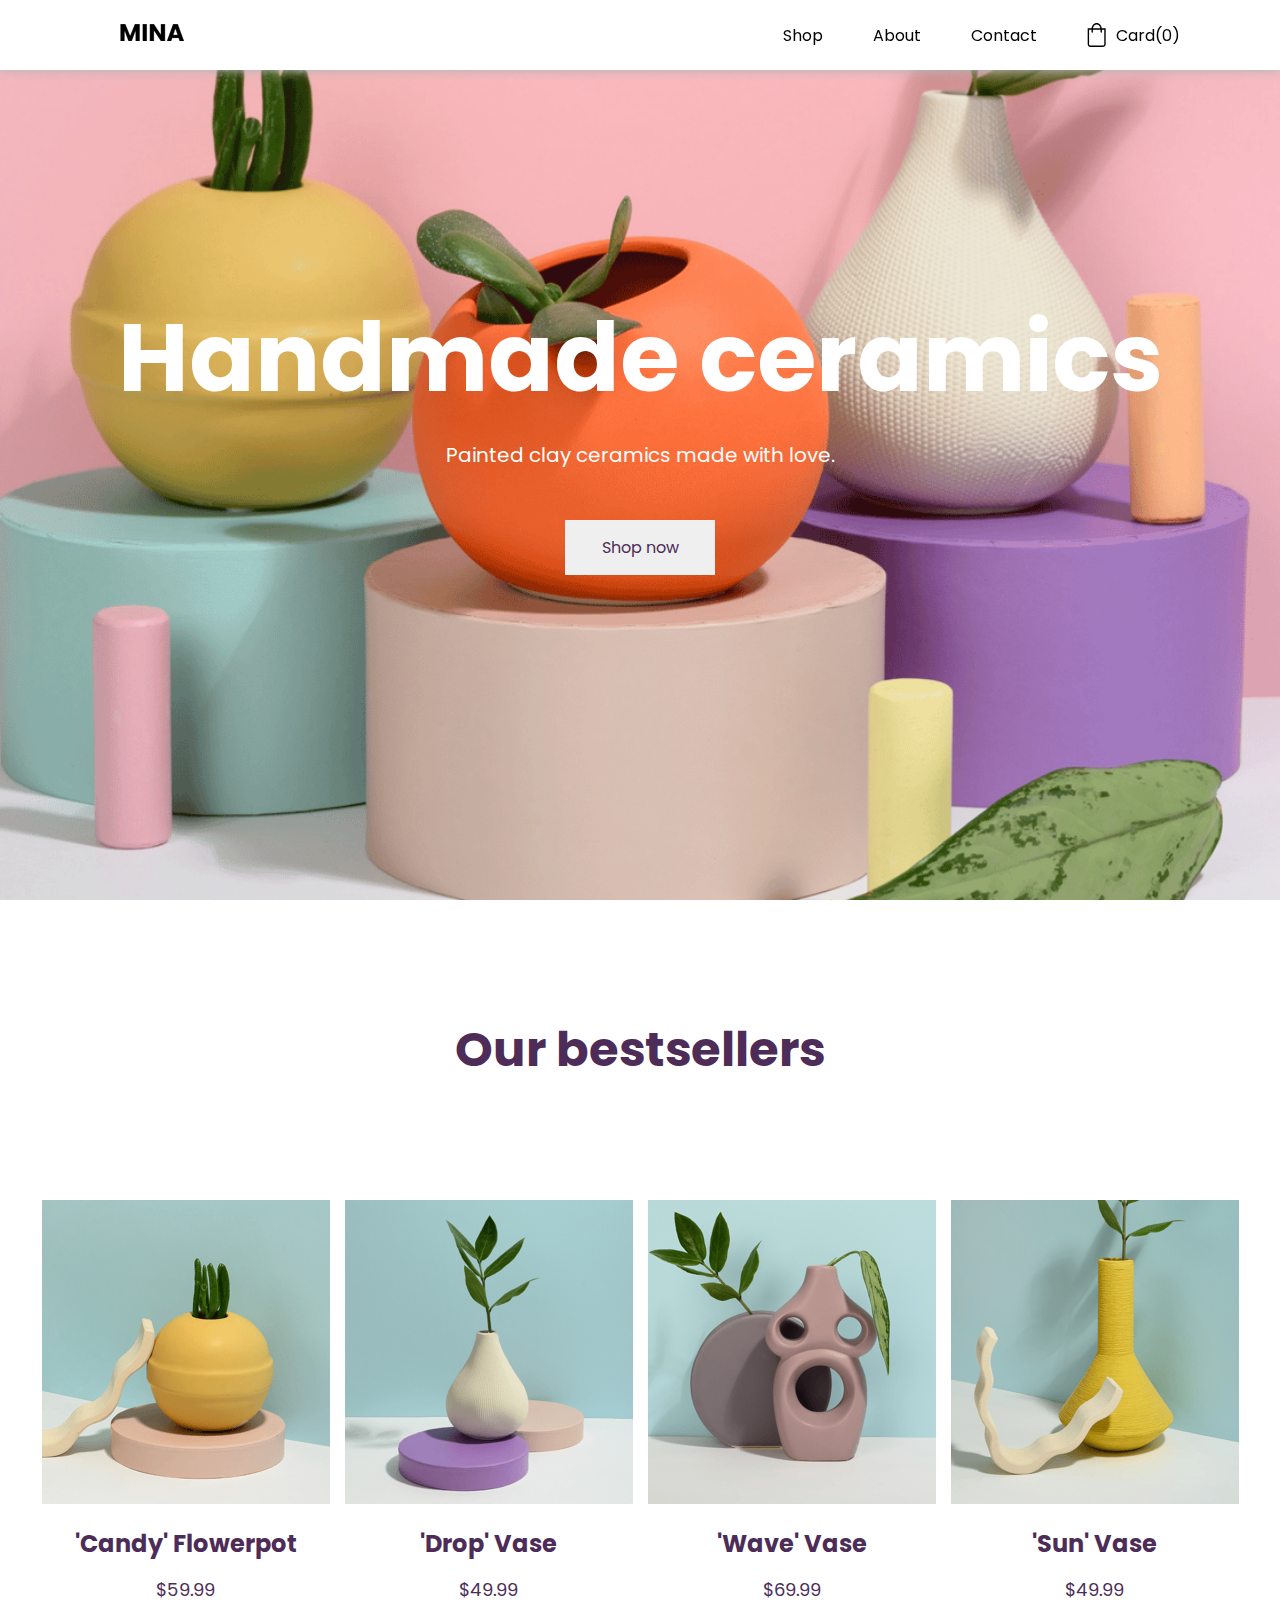
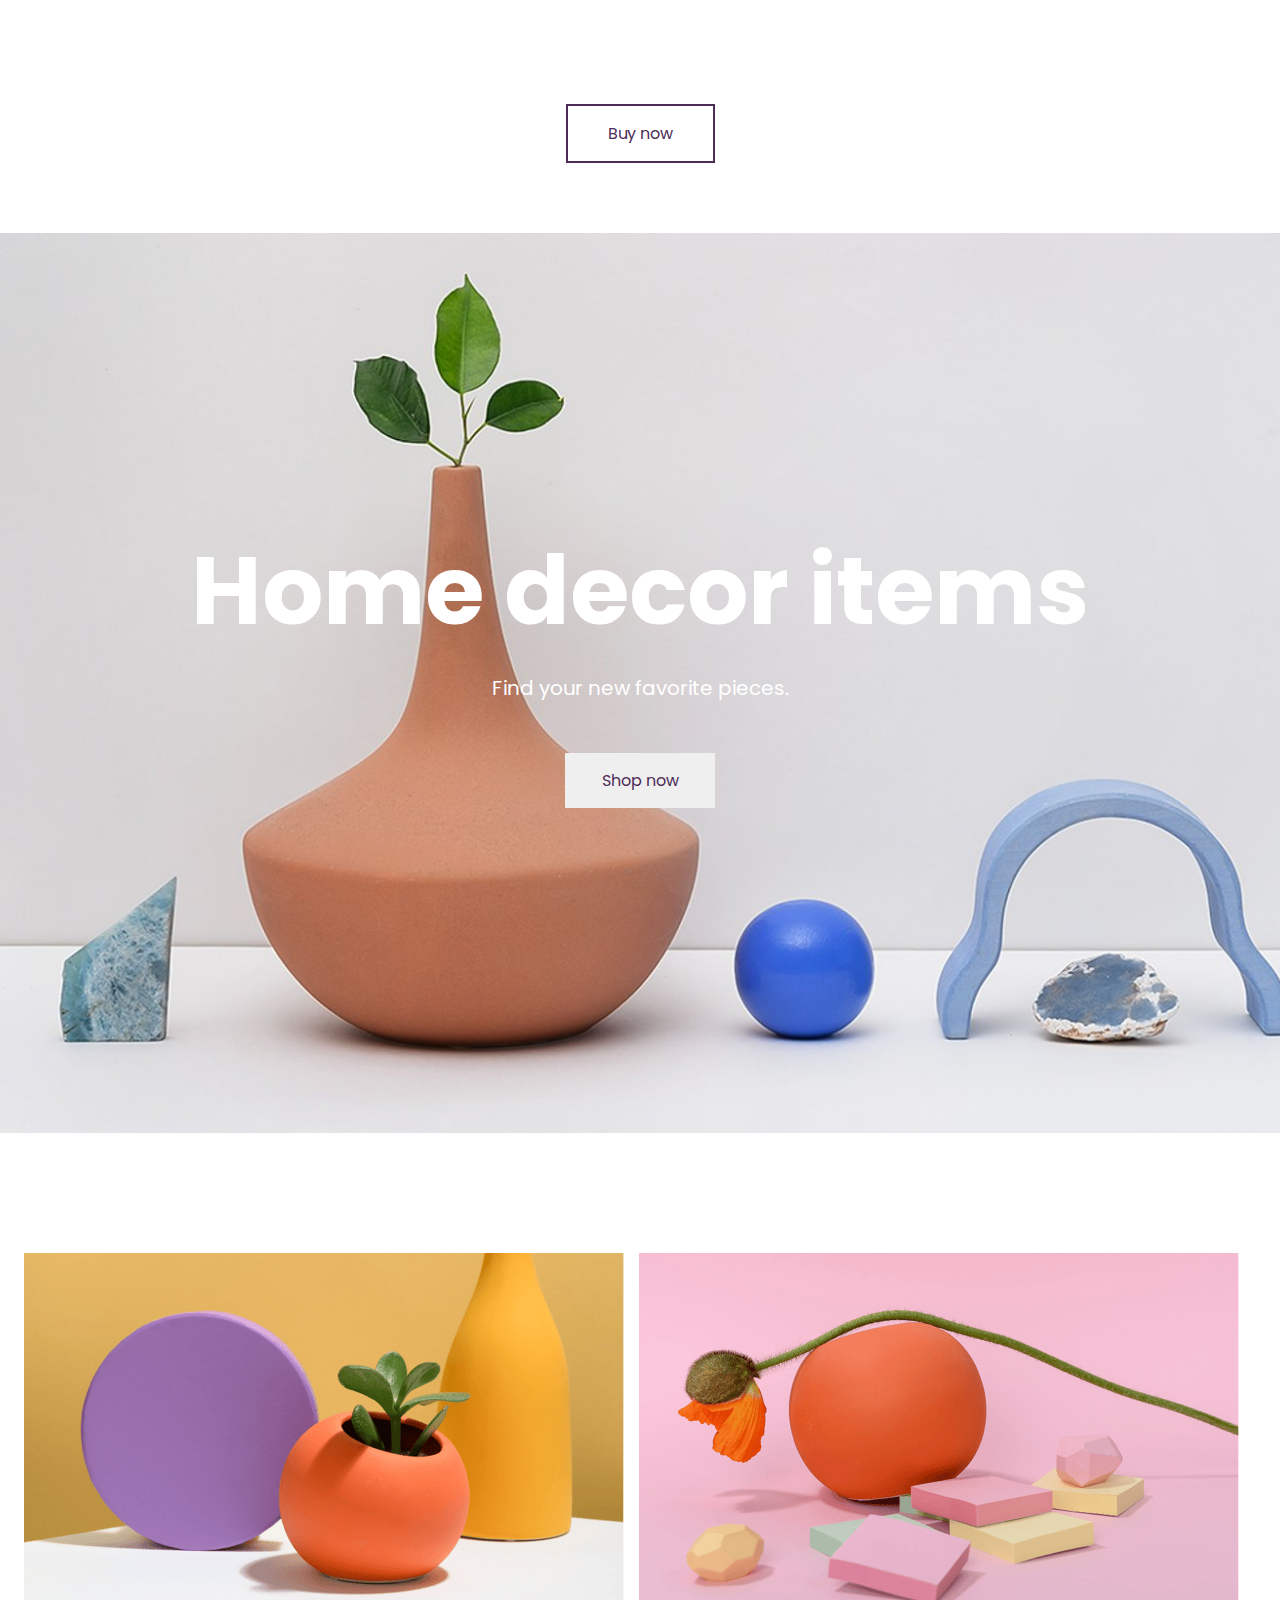
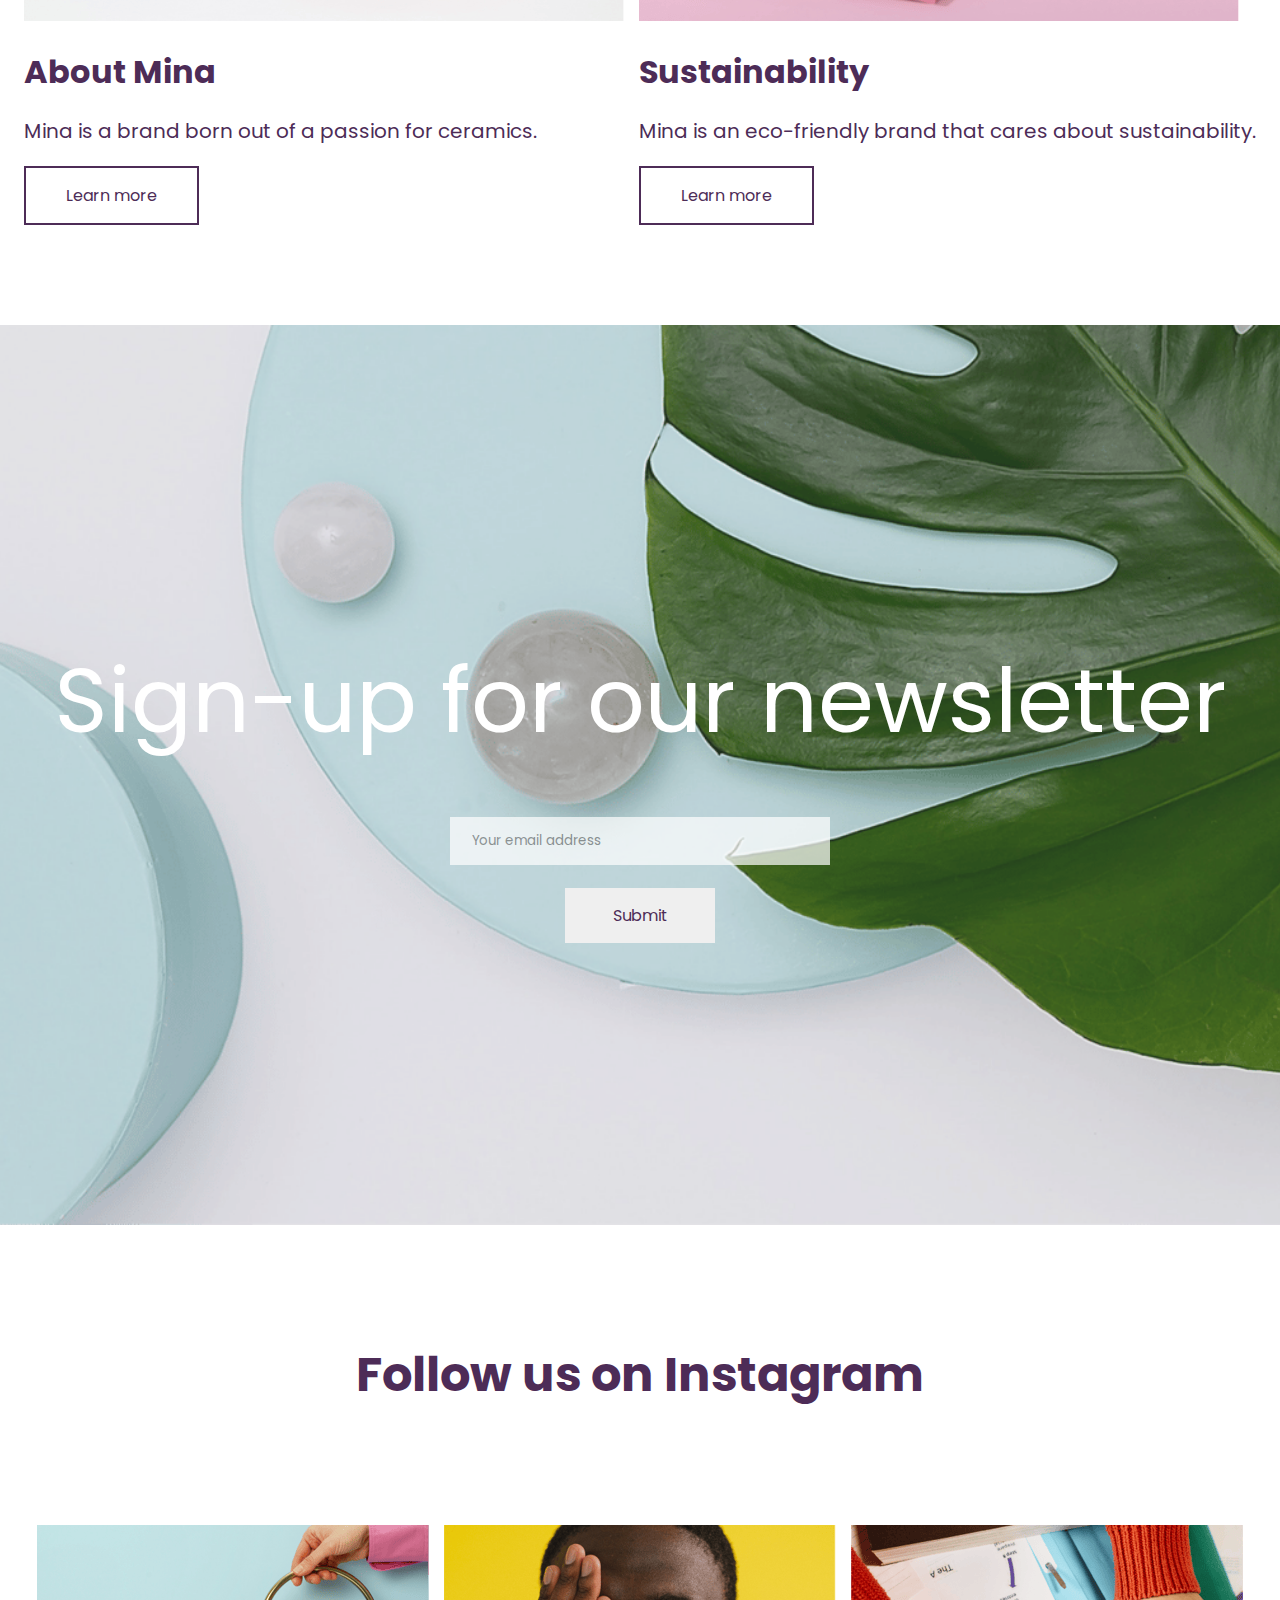
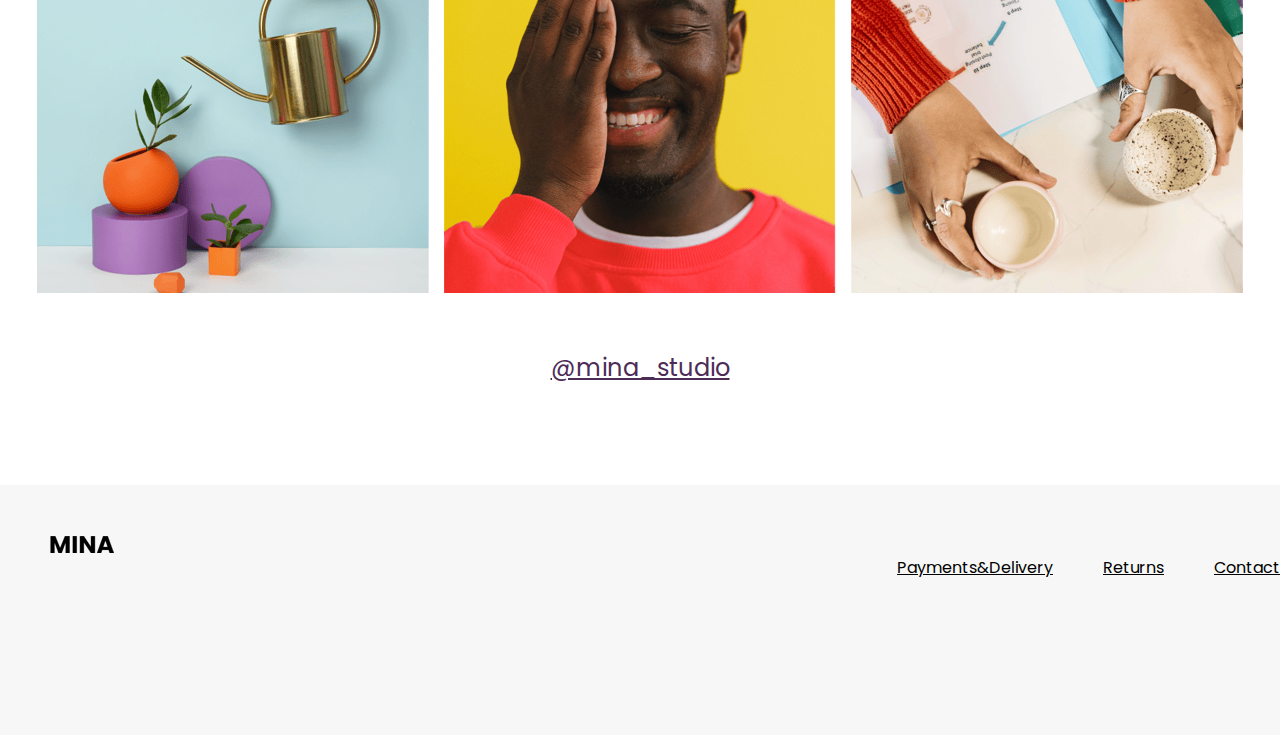
==== index.html @ 4e232a78 "first commit" ====
<!DOCTYPE html>
<html lang="en">

<head>
    <meta charset="UTF-8">
    <meta http-equiv="X-UA-Compatible" content="IE=edge">
    <meta name="viewport" content="width=device-width, initial-scale=1.0">
    <title>Document</title>
    <link rel="stylesheet" href="./assets/css/main.css">
    <link rel="stylesheet" href="https://cdnjs.cloudflare.com/ajax/libs/font-awesome/6.2.1/css/all.min.css"
        integrity="sha512-MV7K8+y+gLIBoVD59lQIYicR65iaqukzvf/nwasF0nqhPay5w/9lJmVM2hMDcnK1OnMGCdVK+iQrJ7lzPJQd1w=="
        crossorigin="anonymous" referrerpolicy="no-referrer" />
    <link rel="preconnect" href="https://fonts.googleapis.com">
    <link rel="preconnect" href="https://fonts.gstatic.com" crossorigin>
    <link href="https://fonts.googleapis.com/css2?family=Poppins:wght@200;300;400&display=swap" rel="stylesheet">
</head>



<body>

    <!-- NAVBAR START -->
    <nav>
        <div class="nav_container">
            <div class="logo_bar">
                <a href="">
                    <div class="hamburger_menu"><i class="fa-solid fa-bars"></i></div>
                </a>
                <a href="">
                    <div class="nav_logo"><img class="mina" src="./assets/imgs/MINA-logo.png" alt=""></div>
                </a>
            </div>

            <div class="menu_container">
                <ul class="menu">
                    <div class="first_menu">
                        <a href="">
                            <li>Shop</li>
                        </a>
                        <a href="">
                            <li>About <i class="fa-solid fa-caret-down"></i></li>
                        </a>
                        <a href="">
                            <li>Contact</li>
                        </a>
                    </div>

                    <a href="">
                        <div class="card"> <svg width="19" height="24" viewBox="0 0 19 24" fill="none"
                                xmlns="http://www.w3.org/2000/svg" class="block-header-cart__icon" data-v-2e952452="">
                                <path fill-rule="evenodd" clip-rule="evenodd" d="M5.94636 5.35922C6.29451 3.00506 7.9363 1.39824 9.67973
1.39824C11.4232 1.39824 13.0649 3.00506
13.4131 5.35922H5.94636ZM4.53847 5.35922C4.90317 2.43147
6.95866 0.000183105 9.67973 0.000183105C12.4008
0.000183105 14.4563 2.43147 14.821 5.35922H17.2816H18.6797V6.75728V21.2039C18.6797
22.7481 17.4278 24 15.8836
24H3.4758C1.93155 24 0.679688 22.7481 0.679688
21.2039V6.75728V5.35922H2.07775H4.53847ZM2.07775 6.75728H4.52596V9.08752C4.52596
9.47359 4.83893 9.78655 5.22499 9.78655C5.61105 9.78655 5.92402 9.47359
5.92402 9.08752V6.75728H13.5259V9.08752C13.5259 9.47359
13.8389 9.78655 14.2249 9.78655C14.611 9.78655 14.9239
9.47359 14.9239 9.08752V6.75728H17.2816V21.2039C17.2816 21.976 16.6557 22.6019
15.8836 22.6019H3.4758C2.70368 22.6019 2.07775 21.976 2.07775 21.2039V6.75728Z" fill="currentColor" data-v-2e952452="">
                                </path>
                            </svg>
                            <li class="cart"> Card(0)</li>
                        </div>
                    </a>
                </ul>
            </div>
        </div>
    </nav>
    <!-- NAVBAR END -->



    <!-- SECTION 1 START -->
    <section class="handmade">
        <div class="home_container">
            <div>
                <h1>Handmade ceramics</h1>
                <p>Painted clay ceramics made with love.</p>
                <button class="btn_head">
                    Shop now
                </button>
            </div>


    </section>
    <!-- SECTION 1 END -->


    <!-- SECTION 2 START -->
    <section class="bestsellers">

        <div class="bestseller_container"><span>Our bestsellers</span></div>

        <div class="bestseller_card">
            <div class="card_1">
                <img src="./assets/imgs/max_candy.png" alt="">
                <div class="bestsellers_cards_text">
                    <h3>'Candy' Flowerpot</h3>
                    <p>$59.99</p>
                </div>
            </div>

            <div class="card_2">
                <img src="./assets/imgs/dropvase_max.png" alt="">
                <div class="bestsellers_cards_text">
                    <h3>'Drop' Vase</h3>
                    <p>$49.99</p>
                </div>
            </div>

            <div class="card_3">
                <img src="./assets/imgs/wav_max.png" alt="">
                <div class="bestsellers_cards_text">
                    <h3>'Wave' Vase</h3>
                    <p>$69.99</p>
                </div>
            </div>

            <div class="card_4">
                <img src="./assets/imgs/sun_max.png" alt="">
                <div class="bestsellers_cards_text">
                    <h3>'Sun' Vase</h3>
                    <p>$49.99</p>
                </div>
            </div>
        </div>
        <div class="buy_btn"><button>Buy now</button></div>

    </section>
    <!-- SECTION 2 END -->



    <!-- SECTION 3 START -->

    <section class="homeDecor">
        <div class="homeDecorItems">
            <div>
                <h2>Home decor items</h2>
                <p>Find your new favorite pieces.</p>
                <button class="btn_sec3">
                    Shop now
                </button>
            </div>
    </section>
    <!-- SECTION 3 END -->


    <!-- SECTION 4 START -->
    <section class="learnMore">
        <div class="learnMoreCard">
            <div class="card1">
                <img src="./assets/imgs/sec4maxMINA.png" alt="">
                <div class="learnMoreCardText">
                    <h3>About Mina</h3>
                    <p>Mina is a brand born out of a passion for ceramics.</p>
                    <button class="learnMoreBTN">Learn more</button>
                </div>
            </div>

            <div class="card2">
                <img src="./assets/imgs/sec4maxSUST.png" alt="">
                <div class="learnMoreCardText">
                    <h3>Sustainability</h3>
                    <p>Mina is an eco-friendly brand that cares about sustainability.</p>
                    <button class="learnMoreBTN">Learn more</button>
                </div>
            </div>
        </div>

    </section>
    <!-- SECTION 4 END -->



    <!-- SECTION 5 START -->
    <section class="signUp">
        <div class="signUpContainer">
            <div class="row">
                <h2>Sign-up for our newsletter</h2>
                <input type="text" class="email" placeholder="Your email address">
                <button class="submit">Submit</button>
            </div>
    </section>
    <!-- SECTION 5 END -->

    <!-- SECTION 6 START -->
    <section class="followUs">

        <div class="followUsContainer"><span>Follow us on Instagram</span></div>

        <div class="followUsCard">
            <div class="c1">
                <img src="./assets/imgs/sec6-1.png" alt="">
            </div>

            <div class="c2">
                <img src="./assets/imgs/sec6-2.png" alt="">
            </div>

            <div class="c3">
                <img src="./assets/imgs/sec6-3.png" alt="">
            </div>


        </div>
        <div class="instagramLink"><a href="">@mina_studio</a></div>

    </section>
    <!-- SECTION 6 END -->

    <!-- FOOTER START -->
    <footer>
        <div class="footerContainer">

            <div class="up">
                <div class="nav_logo"><img class="mina" src="./assets/imgs/MINA-logo.png" alt=""></div>
                <div class="socialICON">
                    <a href=""><i class="fa-brands fa-twitter"></i></a>
                    <a href=""><i class="fa-brands fa-facebook"></i></a>
                    <a href=""><i class="fa-brands fa-instagram"></i></a>
                </div>
                
            </div>
            <div class="footerLink">
                <ul>
                    <a href="">
                        <li>Payments&Delivery</li>
                    </a>
                    <a href="">
                        <li>Returns</li>
                    </a>
                    <a href="">
                        <li>Contact</li>
                    </a>
                </ul>
            </div>
            
        </div>

    </footer>
    <!-- FOOTER END -->

</body>

</html>
---- assets/css/main.css ----
* {
  box-sizing: border-box;
  margin: 0;
  padding: 0;
}

ul, ol, a {
  text-decoration: none;
  list-style: none;
  color: inherit;
}

* {
  font-family: "Poppins", sans-serif;
}

nav {
  width: 100%;
  height: 70px;
  background-color: rgb(255, 255, 255);
  display: flex;
  align-items: center;
  justify-content: center;
  position: fixed;
  z-index: 1;
  box-shadow: rgb(182, 182, 182) 0px 1px 10px;
}
nav .nav_container {
  padding: 50px;
  display: flex;
  max-width: 1200px;
  width: 100%;
  justify-content: space-between;
}
nav .nav_container .logo_bar {
  display: flex;
  align-items: center;
}
nav .nav_container .logo_bar .mina {
  padding-left: 30px;
}
nav .nav_container .menu {
  display: flex;
}
nav .nav_container .first_menu {
  gap: 50px;
  display: flex;
  align-items: center;
}
nav ul {
  display: flex;
  gap: 50px;
  justify-content: space-between;
}
nav ul a:hover {
  text-decoration: underline;
}
nav ul li {
  font-weight: 400;
  font-style: normal;
}
nav ul li i {
  transition: transform 0.2s ease-in-out;
}
nav ul li i:hover {
  transform: rotate(180deg);
}
nav .hamburger_menu {
  display: none;
}

.card {
  display: flex;
  justify-content: center;
  align-items: center;
}
.card .cart {
  padding: 10px;
}

@media screen and (max-width: 767px) {
  nav {
    align-items: center;
  }
  nav .hamburger_menu {
    padding: 10px;
    display: block;
    align-items: center;
  }
  nav .nav_container {
    align-items: center;
  }
  nav .nav_container .menu_container .menu .first_menu {
    display: none;
  }
}
footer {
  width: 100%;
  height: 250px;
  background-color: #F6F7F6;
  display: flex;
  align-items: flex-start;
}
footer .footerContainer {
  max-width: 1300px;
  width: 100%;
  display: flex;
}
footer .footerContainer .up {
  padding: 50px;
  display: flex;
  max-width: 1200px;
  width: 100%;
  flex-direction: column;
}
footer .footerContainer .up .socialICON {
  padding: 20px;
  display: flex;
  gap: 20px;
}
footer .footerContainer .footerLink {
  display: flex;
}
footer .footerContainer .footerLink ul {
  align-items: center;
  display: flex;
  gap: 50px;
  justify-content: space-between;
  text-decoration: underline;
}
footer .footerContainer .footerLink ul li {
  font-weight: 400;
  font-style: normal;
}

button {
  cursor: pointer;
}

.handmade {
  background-image: url("../imgs/home-bg-first.png");
  background-repeat: no-repeat;
  background-position: center;
  display: flex;
  height: 100vh;
  justify-content: center;
  align-items: center;
  flex-direction: column;
  background-size: cover;
}
.handmade .home_container {
  color: white;
  text-align: center;
  display: flex;
  flex-direction: column;
}
.handmade .home_container h1 {
  font-size: 96px;
}
.handmade .home_container p {
  font-size: 20px;
  padding: 10px;
}
.handmade .home_container .btn_head {
  color: #4d2c57;
  height: 55px;
  width: 150px;
  font-size: 16px;
  border-color: transparent;
  margin: 40px;
}
.handmade .home_container .btn_head:hover {
  background-color: rgb(222, 222, 222);
}

.bestsellers {
  display: flex;
  flex-direction: column;
  justify-content: center;
  align-items: center;
}
.bestsellers span {
  font-weight: bold;
  width: 100%;
  height: 300px;
  display: flex;
  justify-content: center;
  align-items: center;
  font-size: 48px;
  color: #4d2c57;
}
.bestsellers .bestseller_card {
  display: flex;
  flex-direction: row;
  min-width: 70%;
  justify-content: space-around;
  gap: 15px;
}
.bestsellers .bestseller_card .bestsellers_cards_text {
  padding: 15px;
  display: flex;
  flex-direction: column;
  justify-content: center;
  align-items: center;
  color: #4d2c57;
}
.bestsellers .bestseller_card .bestsellers_cards_text h3 {
  font-size: 24px;
}
.bestsellers .bestseller_card .bestsellers_cards_text p {
  font-size: 18px;
  padding: 15px;
}
.bestsellers .buy_btn {
  width: 100%;
  height: 200px;
  display: flex;
  flex-direction: column;
  justify-content: center;
  align-items: center;
}
.bestsellers .buy_btn button {
  padding: 15px 40px;
  border: 2px #4d2c57 solid;
  background-color: transparent;
  color: #4d2c57;
  font-size: 16px;
}
.bestsellers .buy_btn button:hover {
  background-color: #4d2c57;
  color: white;
}

.homeDecor {
  background-image: url("../imgs/SECTION3.jpg");
  background-repeat: no-repeat;
  background-position: center;
  display: flex;
  height: 100vh;
  justify-content: center;
  align-items: center;
  flex-direction: column;
  background-size: cover;
  margin-bottom: 100px;
}
.homeDecor .homeDecorItems {
  color: white;
  text-align: center;
  display: flex;
  flex-direction: column;
}
.homeDecor .homeDecorItems h2 {
  font-size: 96px;
}
.homeDecor .homeDecorItems p {
  font-size: 20px;
  padding: 10px;
}
.homeDecor .homeDecorItems .btn_sec3 {
  color: #4d2c57;
  height: 55px;
  width: 150px;
  font-size: 16px;
  border-color: transparent;
  margin: 40px;
}
.homeDecor .homeDecorItems .btn_sec3:hover {
  background-color: rgb(222, 222, 222);
}

.learnMore {
  display: flex;
  flex-direction: column;
  justify-content: center;
  align-items: center;
}
.learnMore .learnMoreCard {
  display: flex;
  flex-direction: row;
  min-width: 70%;
  justify-content: space-around;
  gap: 15px;
  margin-top: 20px;
}
.learnMore .learnMoreCard .learnMoreCardText {
  flex-direction: column;
  justify-content: center;
  align-items: center;
  color: #4d2c57;
  margin-top: 20px;
}
.learnMore .learnMoreCard .learnMoreCardText h3 {
  font-size: 32px;
  margin-top: 20px;
}
.learnMore .learnMoreCard .learnMoreCardText p {
  font-size: 20px;
  margin-top: 20px;
}
.learnMore .learnMoreBTN {
  padding: 15px 40px;
  border: 2px #4d2c57 solid;
  background-color: transparent;
  color: #4d2c57;
  font-size: 16px;
  margin-top: 20px;
}
.learnMore .learnMoreBTN:hover {
  background-color: #4d2c57;
  color: white;
}

.signUp {
  background-image: url("../imgs/sec5.png");
  background-repeat: no-repeat;
  background-position: center;
  display: flex;
  height: 100vh;
  justify-content: center;
  align-items: center;
  flex-direction: column;
  background-size: cover;
  margin-top: 100px;
}
.signUp .signUpContainer {
  color: white;
  text-align: center;
}
.signUp .signUpContainer .row {
  display: flex;
  flex-direction: column;
  justify-content: center;
  align-items: center;
}
.signUp .signUpContainer h2 {
  font-size: 90px;
  font-weight: normal;
  padding: 40px;
}
.signUp .signUpContainer .email {
  width: 380px;
  padding: 12px 20px;
  margin: 8px 0;
  display: inline-block;
  box-sizing: border-box;
  border-color: transparent;
  opacity: 0.7;
}
.signUp .signUpContainer .submit {
  color: #4d2c57;
  height: 55px;
  width: 150px;
  font-size: 16px;
  border-color: transparent;
  margin: 15px;
}
.signUp .signUpContainer .submit:hover {
  background-color: rgb(222, 222, 222);
}

.followUs {
  display: flex;
  flex-direction: column;
  justify-content: center;
  align-items: center;
}
.followUs span {
  font-weight: bold;
  width: 100%;
  height: 300px;
  display: flex;
  justify-content: center;
  align-items: center;
  font-size: 48px;
  color: #4d2c57;
}
.followUs .followUsCard {
  display: flex;
  flex-direction: row;
  min-width: 70%;
  justify-content: space-around;
  gap: 15px;
}
.followUs a {
  display: flex;
  padding: 50px;
  margin-bottom: 50px;
  color: #4d2c57;
  font-size: 24px;
  text-decoration: underline;
}

nav {
  width: 100%;
  height: 70px;
  background-color: rgb(255, 255, 255);
  display: flex;
  align-items: center;
  justify-content: center;
  position: fixed;
  z-index: 1;
  box-shadow: rgb(182, 182, 182) 0px 1px 10px;
}
nav .nav_container {
  padding: 50px;
  display: flex;
  max-width: 1200px;
  width: 100%;
  justify-content: space-between;
}
nav .nav_container .logo_bar {
  display: flex;
  align-items: center;
}
nav .nav_container .logo_bar .mina {
  padding-left: 30px;
}
nav .nav_container .menu {
  display: flex;
}
nav .nav_container .first_menu {
  gap: 50px;
  display: flex;
  align-items: center;
}
nav ul {
  display: flex;
  gap: 50px;
  justify-content: space-between;
}
nav ul a:hover {
  text-decoration: underline;
}
nav ul li {
  font-weight: 400;
  font-style: normal;
}
nav ul li i {
  transition: transform 0.2s ease-in-out;
}
nav ul li i:hover {
  transform: rotate(180deg);
}
nav .hamburger_menu {
  display: none;
}

.card {
  display: flex;
  justify-content: center;
  align-items: center;
}
.card .cart {
  padding: 10px;
}

@media screen and (max-width: 767px) {
  nav {
    align-items: center;
  }
  nav .hamburger_menu {
    padding: 10px;
    display: block;
    align-items: center;
  }
  nav .nav_container {
    align-items: center;
  }
  nav .nav_container .menu_container .menu .first_menu {
    display: none;
  }
}/*# sourceMappingURL=main.css.map */
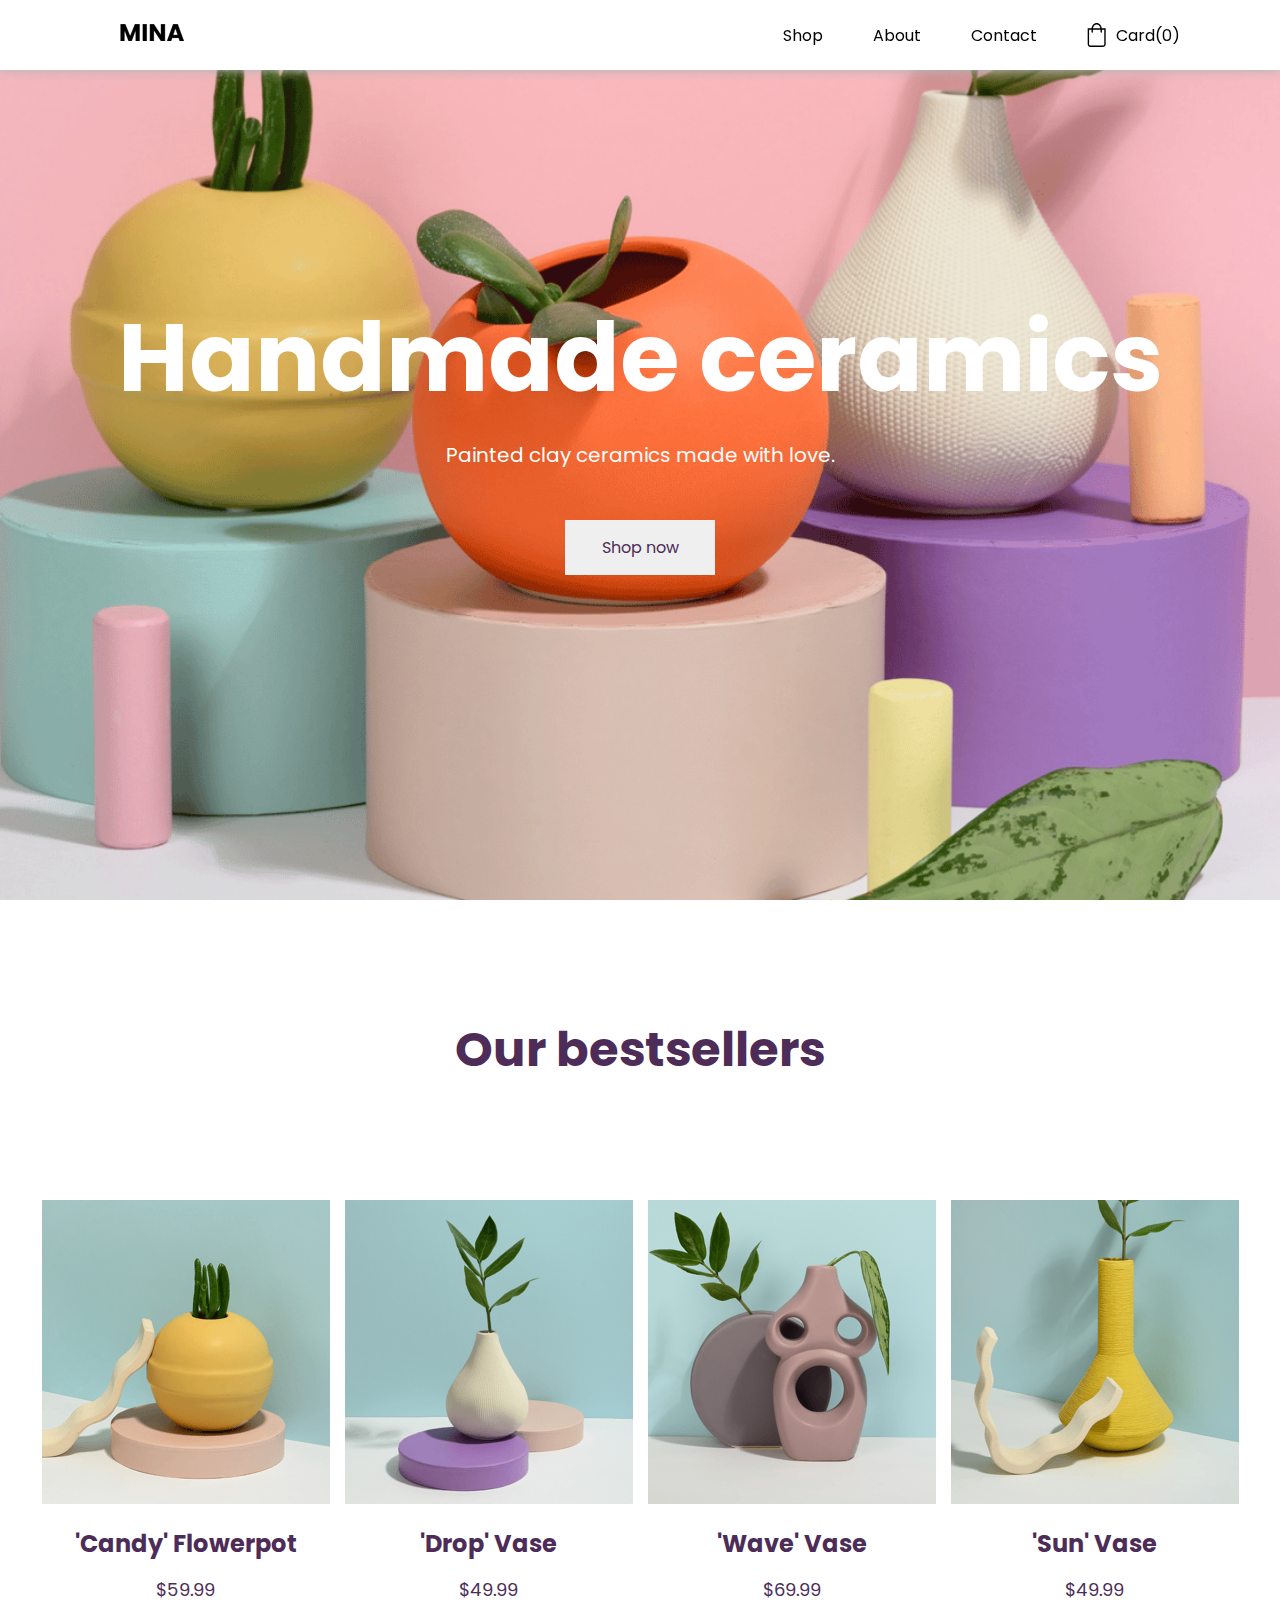
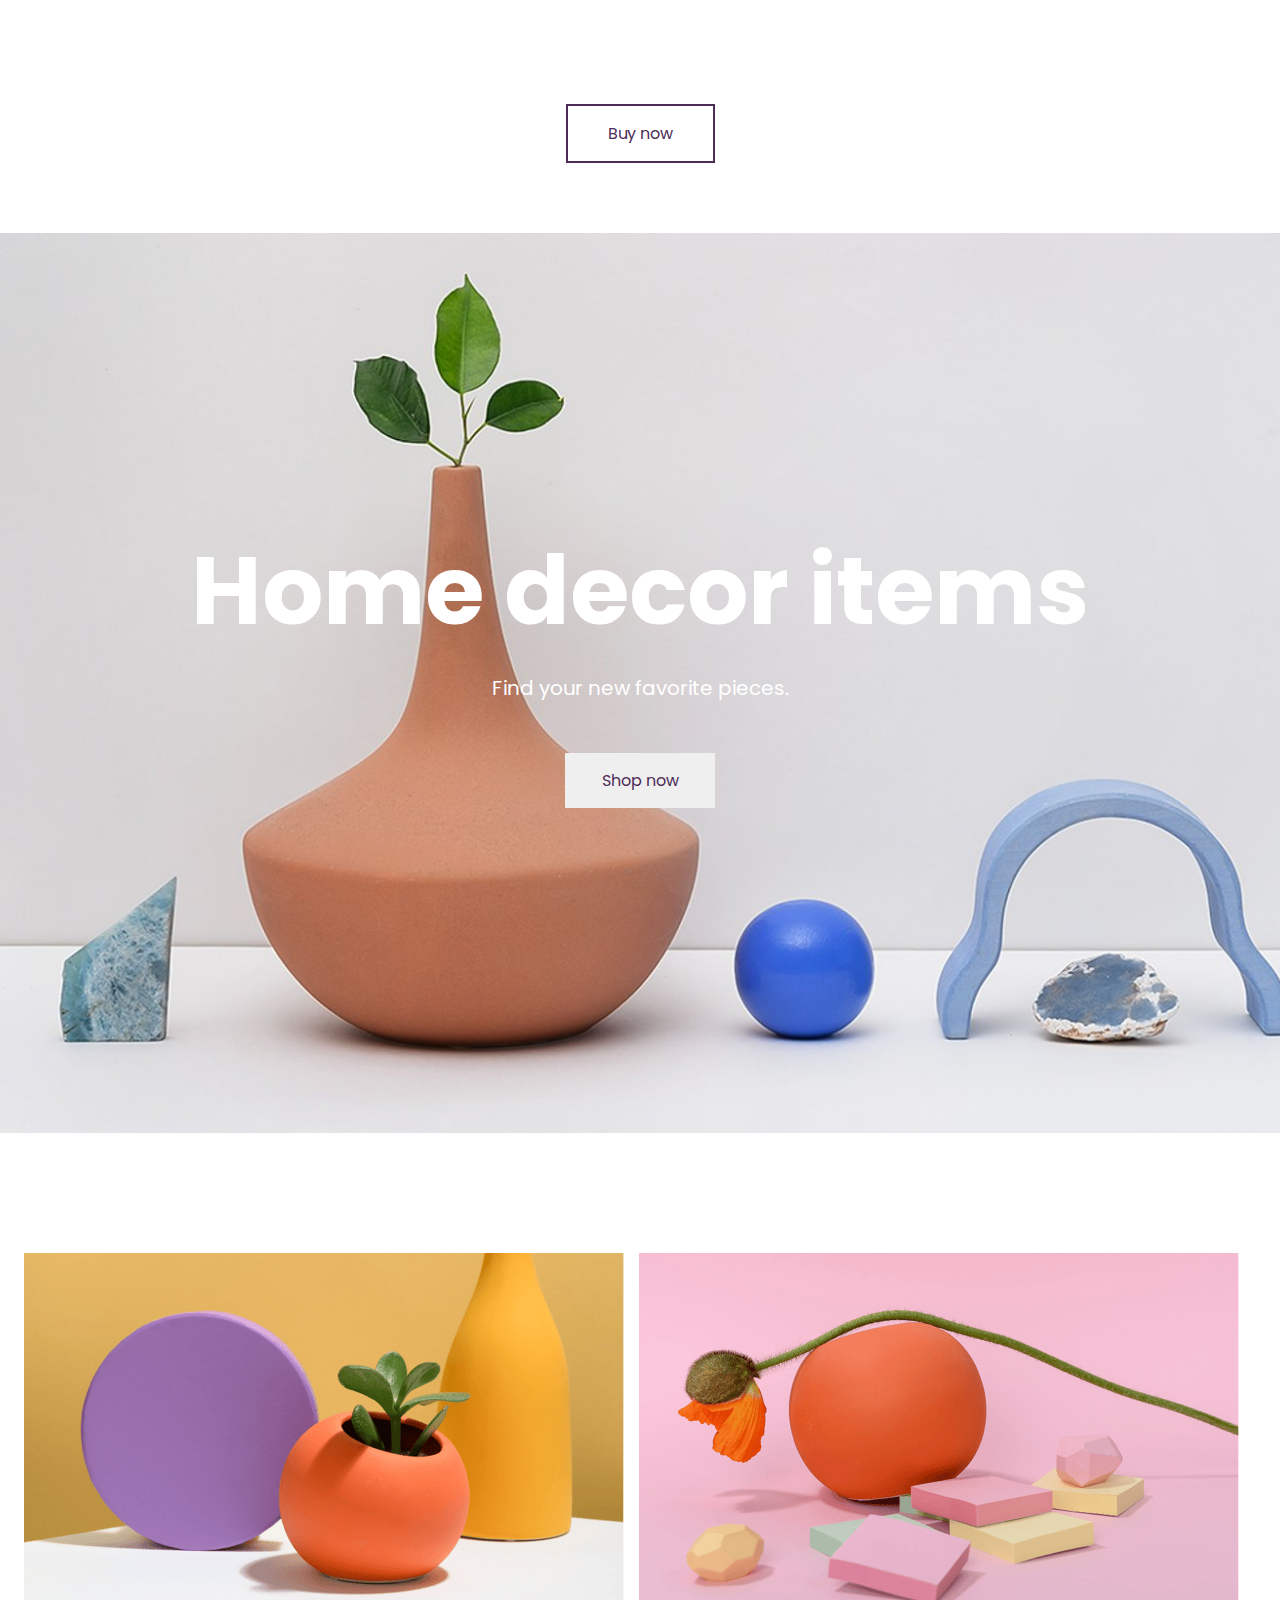
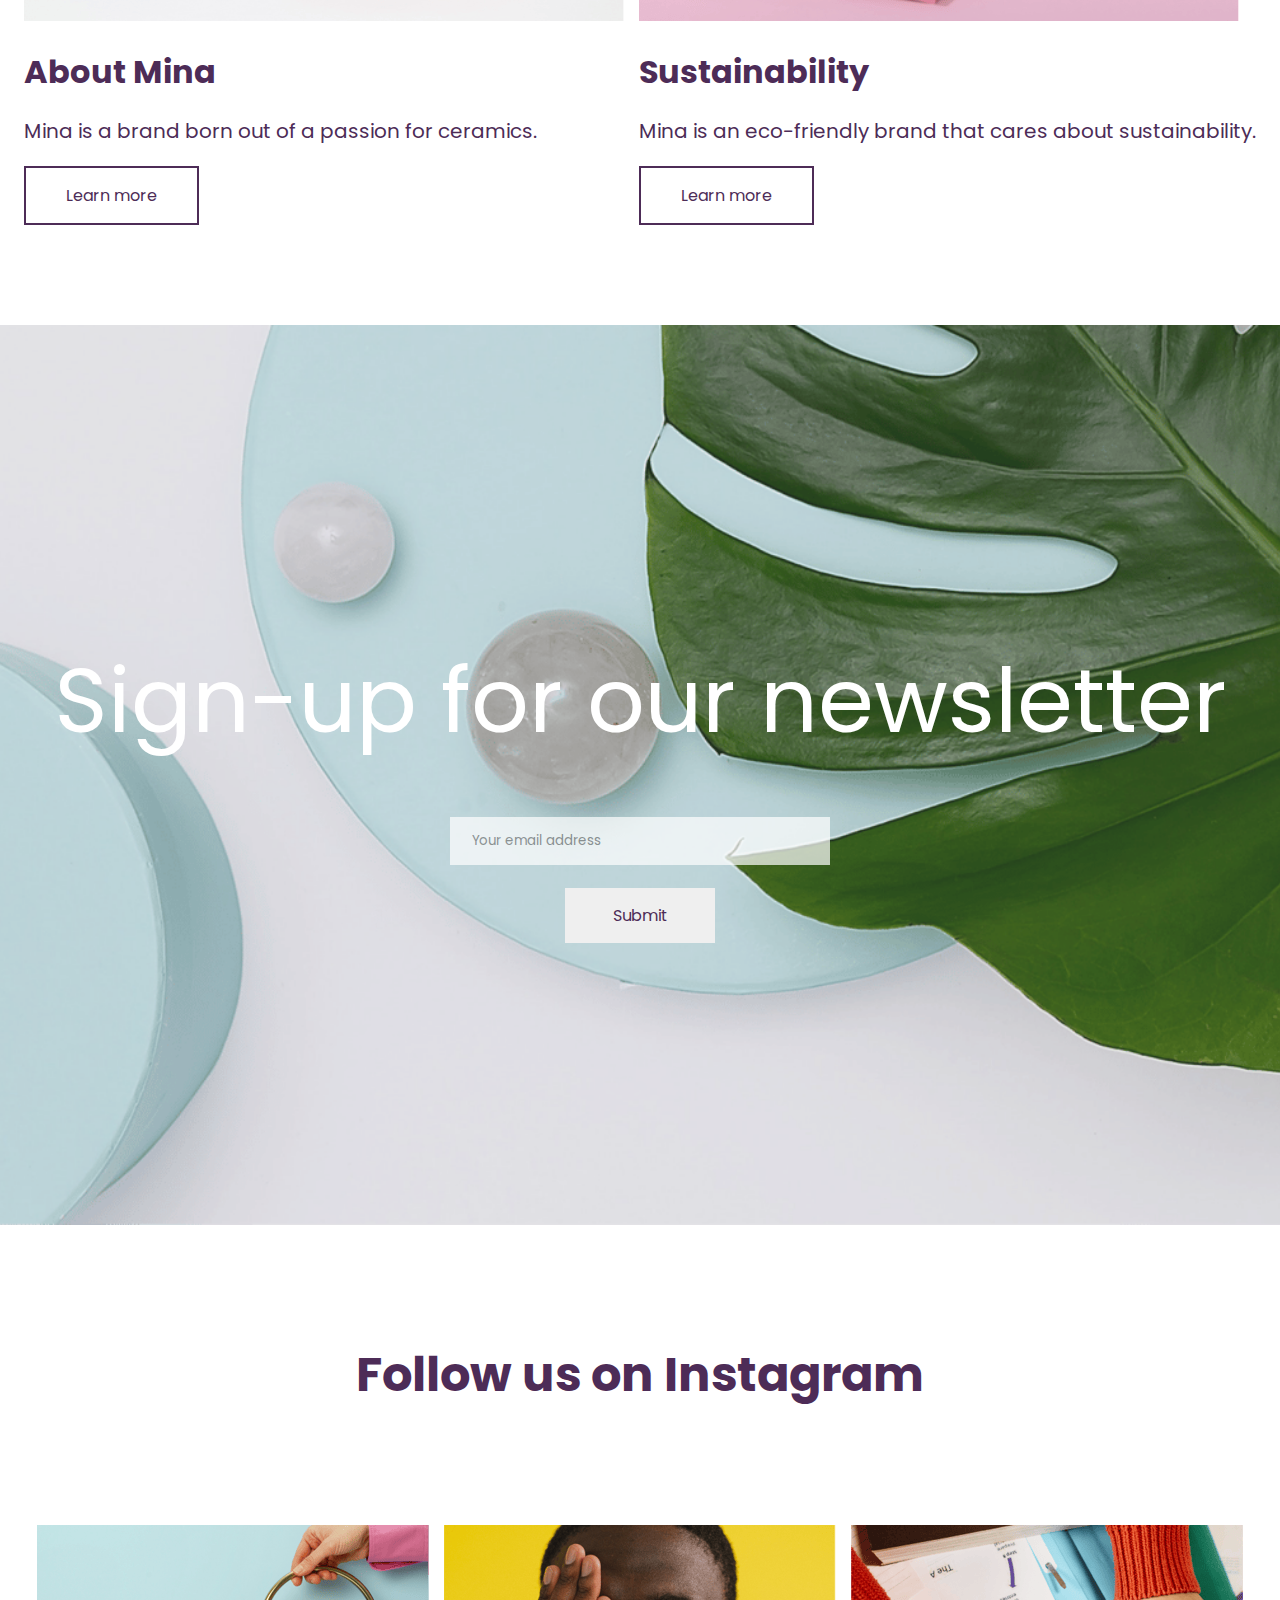
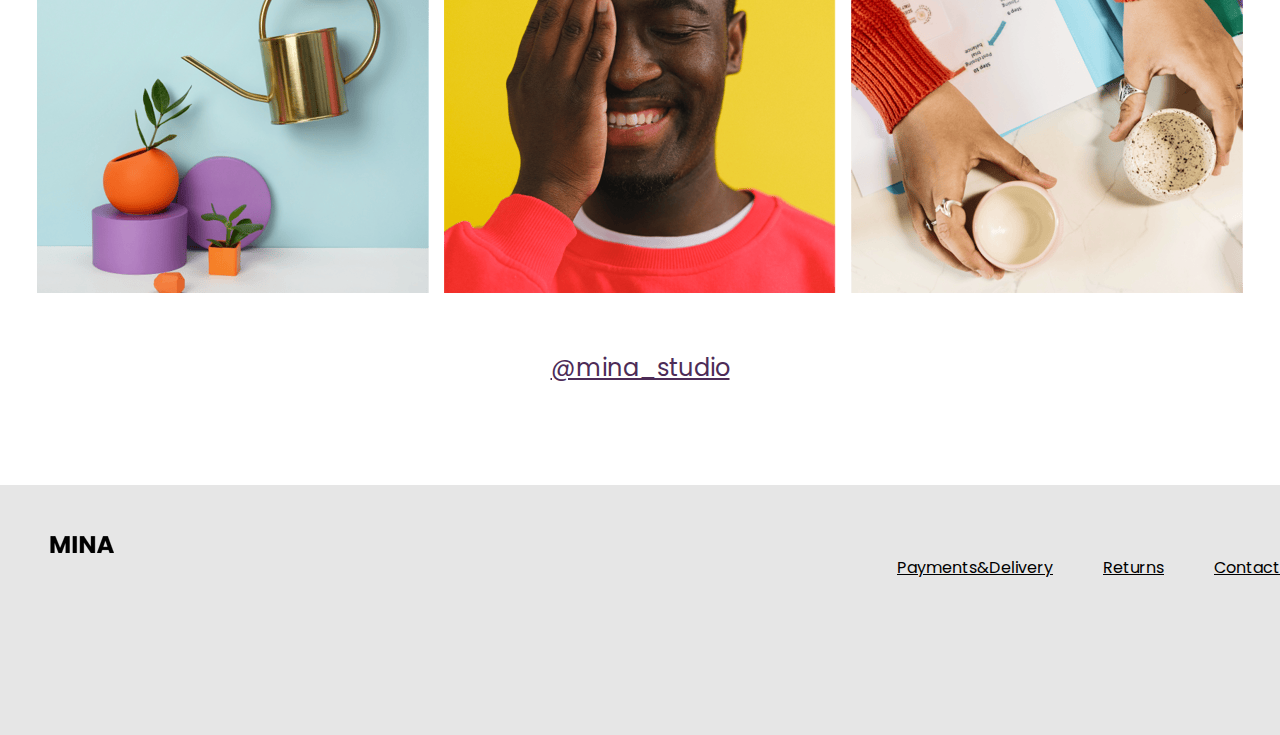
==== commit 1e9e87de: "Addded shop page" ====
--- a/index.html
+++ b/index.html
@@ -5,7 +5,7 @@
     <meta charset="UTF-8">
     <meta http-equiv="X-UA-Compatible" content="IE=edge">
     <meta name="viewport" content="width=device-width, initial-scale=1.0">
-    <title>Document</title>
+    <title>Home</title>
     <link rel="stylesheet" href="./assets/css/main.css">
     <link rel="stylesheet" href="https://cdnjs.cloudflare.com/ajax/libs/font-awesome/6.2.1/css/all.min.css"
         integrity="sha512-MV7K8+y+gLIBoVD59lQIYicR65iaqukzvf/nwasF0nqhPay5w/9lJmVM2hMDcnK1OnMGCdVK+iQrJ7lzPJQd1w=="
@@ -13,6 +13,8 @@
     <link rel="preconnect" href="https://fonts.googleapis.com">
     <link rel="preconnect" href="https://fonts.gstatic.com" crossorigin>
     <link href="https://fonts.googleapis.com/css2?family=Poppins:wght@200;300;400&display=swap" rel="stylesheet">
+    <link rel="icon" href="./assets/imgs/MINA-logo.png">
+
 </head>
 
 
@@ -26,7 +28,7 @@
                 <a href="">
                     <div class="hamburger_menu"><i class="fa-solid fa-bars"></i></div>
                 </a>
-                <a href="">
+                <a href="./index.html">
                     <div class="nav_logo"><img class="mina" src="./assets/imgs/MINA-logo.png" alt=""></div>
                 </a>
             </div>
@@ -34,12 +36,16 @@
             <div class="menu_container">
                 <ul class="menu">
                     <div class="first_menu">
-                        <a href="">
+                        <a href="./shop.html">
                             <li>Shop</li>
                         </a>
-                        <a href="">
-                            <li>About <i class="fa-solid fa-caret-down"></i></li>
-                        </a>
+                        <div id="about-a">
+                            <a href="">
+                                <li>About <i class="fa-solid fa-caret-down"></i></li>
+                            </a>
+                            <a href="" class="inner">Sustainability</a>
+                        </div>
+
                         <a href="">
                             <li>Contact</li>
                         </a>
@@ -84,8 +90,6 @@
                     Shop now
                 </button>
             </div>
-
-
     </section>
     <!-- SECTION 1 END -->
 
@@ -224,7 +228,7 @@
                     <a href=""><i class="fa-brands fa-facebook"></i></a>
                     <a href=""><i class="fa-brands fa-instagram"></i></a>
                 </div>
-                
+
             </div>
             <div class="footerLink">
                 <ul>
@@ -239,7 +243,7 @@
                     </a>
                 </ul>
             </div>
-            
+
         </div>
 
     </footer>
--- a/assets/css/main.css
+++ b/assets/css/main.css
@@ -55,15 +55,25 @@
 nav ul a:hover {
   text-decoration: underline;
 }
+nav ul .inner {
+  position: absolute;
+  display: none;
+  background-color: #fff;
+  border-radius: 5px;
+  padding: 20px 20px;
+}
+nav ul #about-a:hover .inner {
+  display: block;
+}
+nav ul #about-a:hover i {
+  transform: rotate(180deg);
+}
 nav ul li {
   font-weight: 400;
   font-style: normal;
 }
 nav ul li i {
   transition: transform 0.2s ease-in-out;
-}
-nav ul li i:hover {
-  transform: rotate(180deg);
 }
 nav .hamburger_menu {
   display: none;
@@ -97,7 +107,7 @@
 footer {
   width: 100%;
   height: 250px;
-  background-color: #F6F7F6;
+  background-color: #e6e6e6;
   display: flex;
   align-items: flex-start;
 }
@@ -431,15 +441,25 @@
 nav ul a:hover {
   text-decoration: underline;
 }
+nav ul .inner {
+  position: absolute;
+  display: none;
+  background-color: #fff;
+  border-radius: 5px;
+  padding: 20px 20px;
+}
+nav ul #about-a:hover .inner {
+  display: block;
+}
+nav ul #about-a:hover i {
+  transform: rotate(180deg);
+}
 nav ul li {
   font-weight: 400;
   font-style: normal;
 }
 nav ul li i {
   transition: transform 0.2s ease-in-out;
-}
-nav ul li i:hover {
-  transform: rotate(180deg);
 }
 nav .hamburger_menu {
   display: none;
@@ -469,4 +489,121 @@
   nav .nav_container .menu_container .menu .first_menu {
     display: none;
   }
+}
+.shop {
+  background-image: url("../imgs/shopHead.png");
+  background-repeat: no-repeat;
+  background-position: center;
+  display: flex;
+  height: 50vh;
+  justify-content: center;
+  align-items: center;
+  flex-direction: column;
+  background-size: cover;
+}
+.shop .shopContainer {
+  color: white;
+  text-align: center;
+  display: flex;
+  flex-direction: column;
+}
+.shop .shopContainer h1 {
+  font-size: 96px;
+}
+
+.shopping {
+  display: flex;
+  flex-direction: column;
+  justify-content: center;
+  align-items: center;
+  margin-bottom: 200px;
+}
+.shopping .refineSort {
+  color: rgb(110, 110, 110);
+  display: flex;
+  justify-content: flex-end;
+  width: 70%;
+  align-items: baseline;
+  padding: 50px;
+  gap: 10px;
+}
+.shopping .shoppingCard {
+  display: flex;
+  flex-direction: row;
+  justify-content: space-around;
+  gap: 30px;
+}
+.shopping .shoppingCard .card_1, .shopping .shoppingCard .card_2, .shopping .shoppingCard .card_3 {
+  cursor: pointer;
+}
+.shopping .shoppingCard .card_1:hover h3, .shopping .shoppingCard .card_2:hover h3, .shopping .shoppingCard .card_3:hover h3 {
+  color: rgb(62, 0, 231);
+}
+.shopping .shoppingCard .card_1:hover img, .shopping .shoppingCard .card_2:hover img, .shopping .shoppingCard .card_3:hover img {
+  transform: scale(1.1);
+  transition: 0.3s;
+}
+.shopping .shoppingCard .cardZoom {
+  overflow: hidden;
+}
+.shopping .shoppingCard .cardZoom img {
+  max-width: 100%;
+  width: 400px;
+}
+.shopping .shoppingCard .shopCardsText {
+  padding: 15px;
+  display: flex;
+  flex-direction: column;
+  justify-content: center;
+  align-items: center;
+}
+.shopping .shoppingCard .shopCardsText h3 {
+  font-size: 20px;
+  font-weight: normal;
+}
+.shopping .shoppingCard .shopCardsText p {
+  font-size: 28px;
+  font-weight: bold;
+}
+
+.shopITEMS {
+  color: rgb(110, 110, 110);
+}
+.shopITEMS .sec2ICON {
+  display: flex;
+  align-items: flex-end;
+  justify-content: center;
+  gap: 20px;
+  margin: 50px;
+}
+.shopITEMS .sec2ICON .searchIcon {
+  display: flex;
+  align-items: center;
+  justify-content: center;
+  flex-direction: column;
+}
+.shopITEMS .sec2ICON .bagIcon {
+  display: flex;
+  align-items: center;
+  justify-content: center;
+  flex-direction: column;
+}
+
+.searchIcon:hover {
+  cursor: pointer;
+  color: rgb(62, 0, 231);
+}
+
+.bagIcon:hover {
+  cursor: pointer;
+  color: rgb(62, 0, 231);
+}
+
+.refineSort span:hover {
+  cursor: pointer;
+  color: rgb(62, 0, 231);
+}
+
+.firstROW, .secondROW {
+  margin-bottom: 30px;
 }/*# sourceMappingURL=main.css.map */